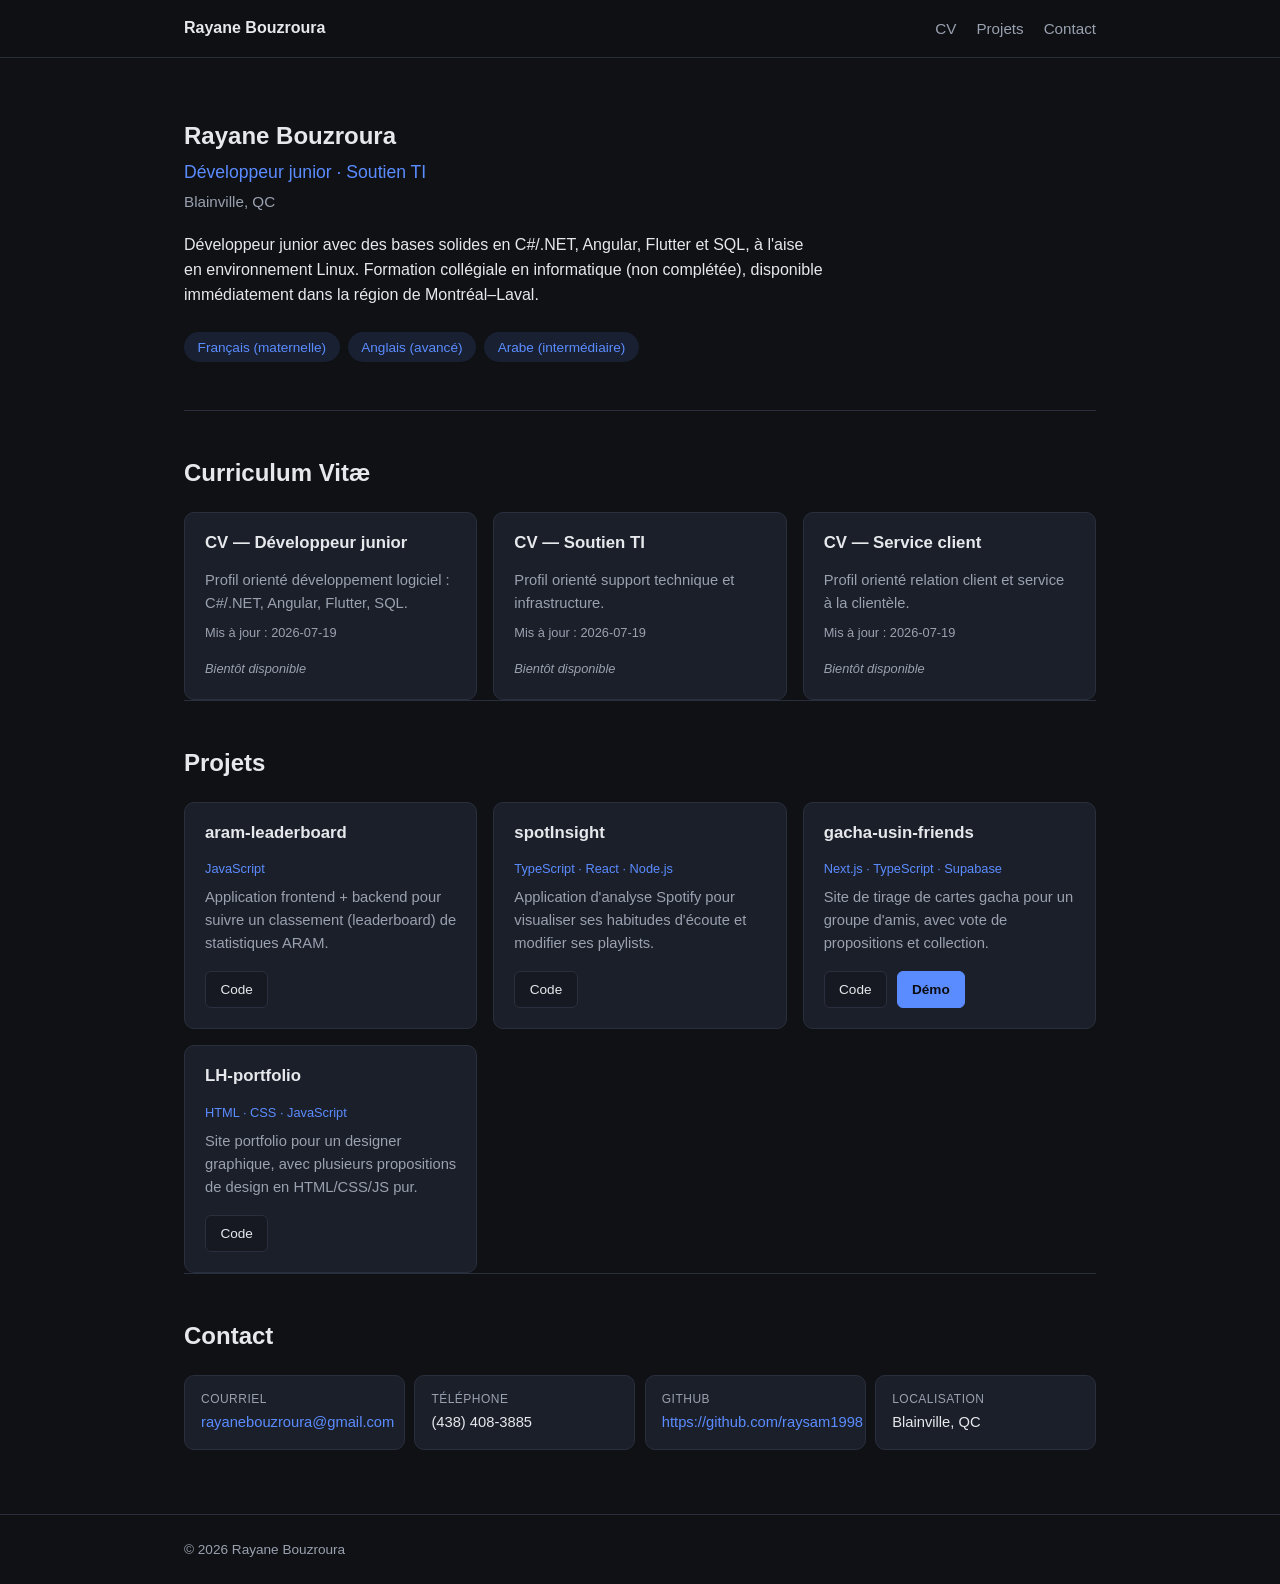
==== index.html @ 2e77e28f "Initial portfolio site Static HTML/CSS/JS site driven entirely by manifest.json." ====
<!DOCTYPE html>
<html lang="fr">
<head>
<meta charset="UTF-8">
<meta name="viewport" content="width=device-width, initial-scale=1.0">
<title>Rayane Bouzroura — Portfolio</title>
<meta name="description" content="Portfolio de Rayane Bouzroura, développeur junior.">
<link rel="stylesheet" href="style.css">
</head>
<body>

<header class="site-header">
  <nav class="container nav">
    <span class="nav-name" id="nav-name">Rayane Bouzroura</span>
    <div class="nav-links">
      <a href="#cvs">CV</a>
      <a href="#projects">Projets</a>
      <a href="#contact">Contact</a>
    </div>
  </nav>
</header>

<main>
  <section id="profile" class="hero container">
    <h1 id="profile-name">—</h1>
    <p class="hero-title" id="profile-title">—</p>
    <p class="hero-location" id="profile-location">—</p>
    <p class="hero-blurb" id="profile-blurb">—</p>
    <ul class="hero-languages" id="profile-languages"></ul>
  </section>

  <section id="cvs" class="container">
    <h2>Curriculum Vitæ</h2>
    <div class="grid" id="cvs-grid"></div>
  </section>

  <section id="projects" class="container">
    <h2>Projets</h2>
    <div class="grid" id="projects-grid"></div>
  </section>

  <section id="contact" class="container">
    <h2>Contact</h2>
    <ul class="contact-list" id="contact-list"></ul>
  </section>
</main>

<footer class="site-footer">
  <p class="container">&copy; <span id="year"></span> Rayane Bouzroura</p>
</footer>

<script src="app.js"></script>
</body>
</html>
---- style.css ----
:root {
  --bg: #0f1115;
  --bg-alt: #161922;
  --card: #1b1f2a;
  --border: #2a2f3d;
  --text: #e6e8eb;
  --text-muted: #9aa1af;
  --accent: #5b8cff;
  --accent-soft: rgba(91, 140, 255, 0.12);
  --radius: 10px;
  --max-width: 960px;
}

* {
  box-sizing: border-box;
}

html {
  scroll-behavior: smooth;
}

body {
  margin: 0;
  background: var(--bg);
  color: var(--text);
  font-family: -apple-system, BlinkMacSystemFont, "Segoe UI", Roboto, Helvetica, Arial, sans-serif;
  line-height: 1.55;
}

.container {
  max-width: var(--max-width);
  margin: 0 auto;
  padding: 0 1.5rem;
}

a {
  color: var(--accent);
  text-decoration: none;
}

a:hover {
  text-decoration: underline;
}

h1, h2, h3 {
  line-height: 1.2;
  margin: 0 0 0.5rem;
}

h2 {
  font-size: 1.5rem;
  margin-top: 0;
  padding-top: 3rem;
  border-top: 1px solid var(--border);
}

section:first-of-type h2 {
  border-top: none;
}

/* Header */
.site-header {
  position: sticky;
  top: 0;
  z-index: 10;
  background: rgba(15, 17, 21, 0.85);
  backdrop-filter: blur(8px);
  border-bottom: 1px solid var(--border);
}

.nav {
  display: flex;
  align-items: center;
  justify-content: space-between;
  padding: 1rem 1.5rem;
}

.nav-name {
  font-weight: 600;
}

.nav-links {
  display: flex;
  gap: 1.25rem;
}

.nav-links a {
  color: var(--text-muted);
  font-size: 0.95rem;
}

.nav-links a:hover {
  color: var(--text);
  text-decoration: none;
}

/* Hero */
.hero {
  padding: 4rem 1.5rem 3rem;
}

.hero-title {
  color: var(--accent);
  font-weight: 500;
  font-size: 1.1rem;
  margin: 0 0 0.25rem;
}

.hero-location {
  color: var(--text-muted);
  margin: 0 0 1.25rem;
  font-size: 0.95rem;
}

.hero-blurb {
  max-width: 640px;
  color: var(--text);
  margin: 0 0 1.5rem;
}

.hero-languages {
  list-style: none;
  display: flex;
  flex-wrap: wrap;
  gap: 0.5rem;
  padding: 0;
  margin: 0;
}

.hero-languages li {
  background: var(--accent-soft);
  color: var(--accent);
  border-radius: 999px;
  padding: 0.3rem 0.85rem;
  font-size: 0.85rem;
}

/* Grid / cards */
.grid {
  display: grid;
  grid-template-columns: repeat(auto-fill, minmax(260px, 1fr));
  gap: 1rem;
  margin-top: 1.5rem;
}

.card {
  background: var(--card);
  border: 1px solid var(--border);
  border-radius: var(--radius);
  padding: 1.25rem;
  display: flex;
  flex-direction: column;
  gap: 0.5rem;
  transition: border-color 0.15s ease, transform 0.15s ease;
}

.card:hover {
  border-color: var(--accent);
  transform: translateY(-2px);
}

.card h3 {
  font-size: 1.05rem;
}

.card p {
  color: var(--text-muted);
  font-size: 0.92rem;
  margin: 0;
  flex-grow: 1;
}

.card-meta {
  color: var(--text-muted);
  font-size: 0.8rem;
}

.card-tech {
  color: var(--accent);
  font-size: 0.8rem;
  font-weight: 500;
}

.card-actions {
  display: flex;
  gap: 0.6rem;
  margin-top: 0.5rem;
  flex-wrap: wrap;
}

.btn {
  display: inline-block;
  border: 1px solid var(--border);
  border-radius: 6px;
  padding: 0.45rem 0.9rem;
  font-size: 0.85rem;
  color: var(--text);
  background: var(--bg-alt);
  transition: border-color 0.15s ease, color 0.15s ease;
}

.btn:hover {
  border-color: var(--accent);
  color: var(--accent);
  text-decoration: none;
}

.btn-primary {
  background: var(--accent);
  border-color: var(--accent);
  color: #0b0d11;
  font-weight: 600;
}

.btn-primary:hover {
  color: #0b0d11;
  opacity: 0.9;
}

.btn-disabled {
  opacity: 0.5;
  pointer-events: none;
}

.card-unavailable {
  color: var(--text-muted);
  font-size: 0.8rem;
  font-style: italic;
}

/* Contact */
.contact-list {
  list-style: none;
  padding: 0;
  margin: 1.5rem 0 4rem;
  display: grid;
  gap: 0.6rem;
  grid-template-columns: repeat(auto-fill, minmax(220px, 1fr));
}

.contact-list li {
  background: var(--card);
  border: 1px solid var(--border);
  border-radius: var(--radius);
  padding: 0.9rem 1rem;
  font-size: 0.92rem;
}

.contact-list li span {
  display: block;
  color: var(--text-muted);
  font-size: 0.75rem;
  text-transform: uppercase;
  letter-spacing: 0.04em;
  margin-bottom: 0.15rem;
}

/* Footer */
.site-footer {
  border-top: 1px solid var(--border);
  padding: 1.5rem 0;
  color: var(--text-muted);
  font-size: 0.85rem;
}

@media (max-width: 600px) {
  .hero {
    padding: 2.5rem 1.5rem 2rem;
  }

  .nav {
    padding: 0.85rem 1.25rem;
  }

  .nav-links {
    gap: 0.9rem;
  }
}
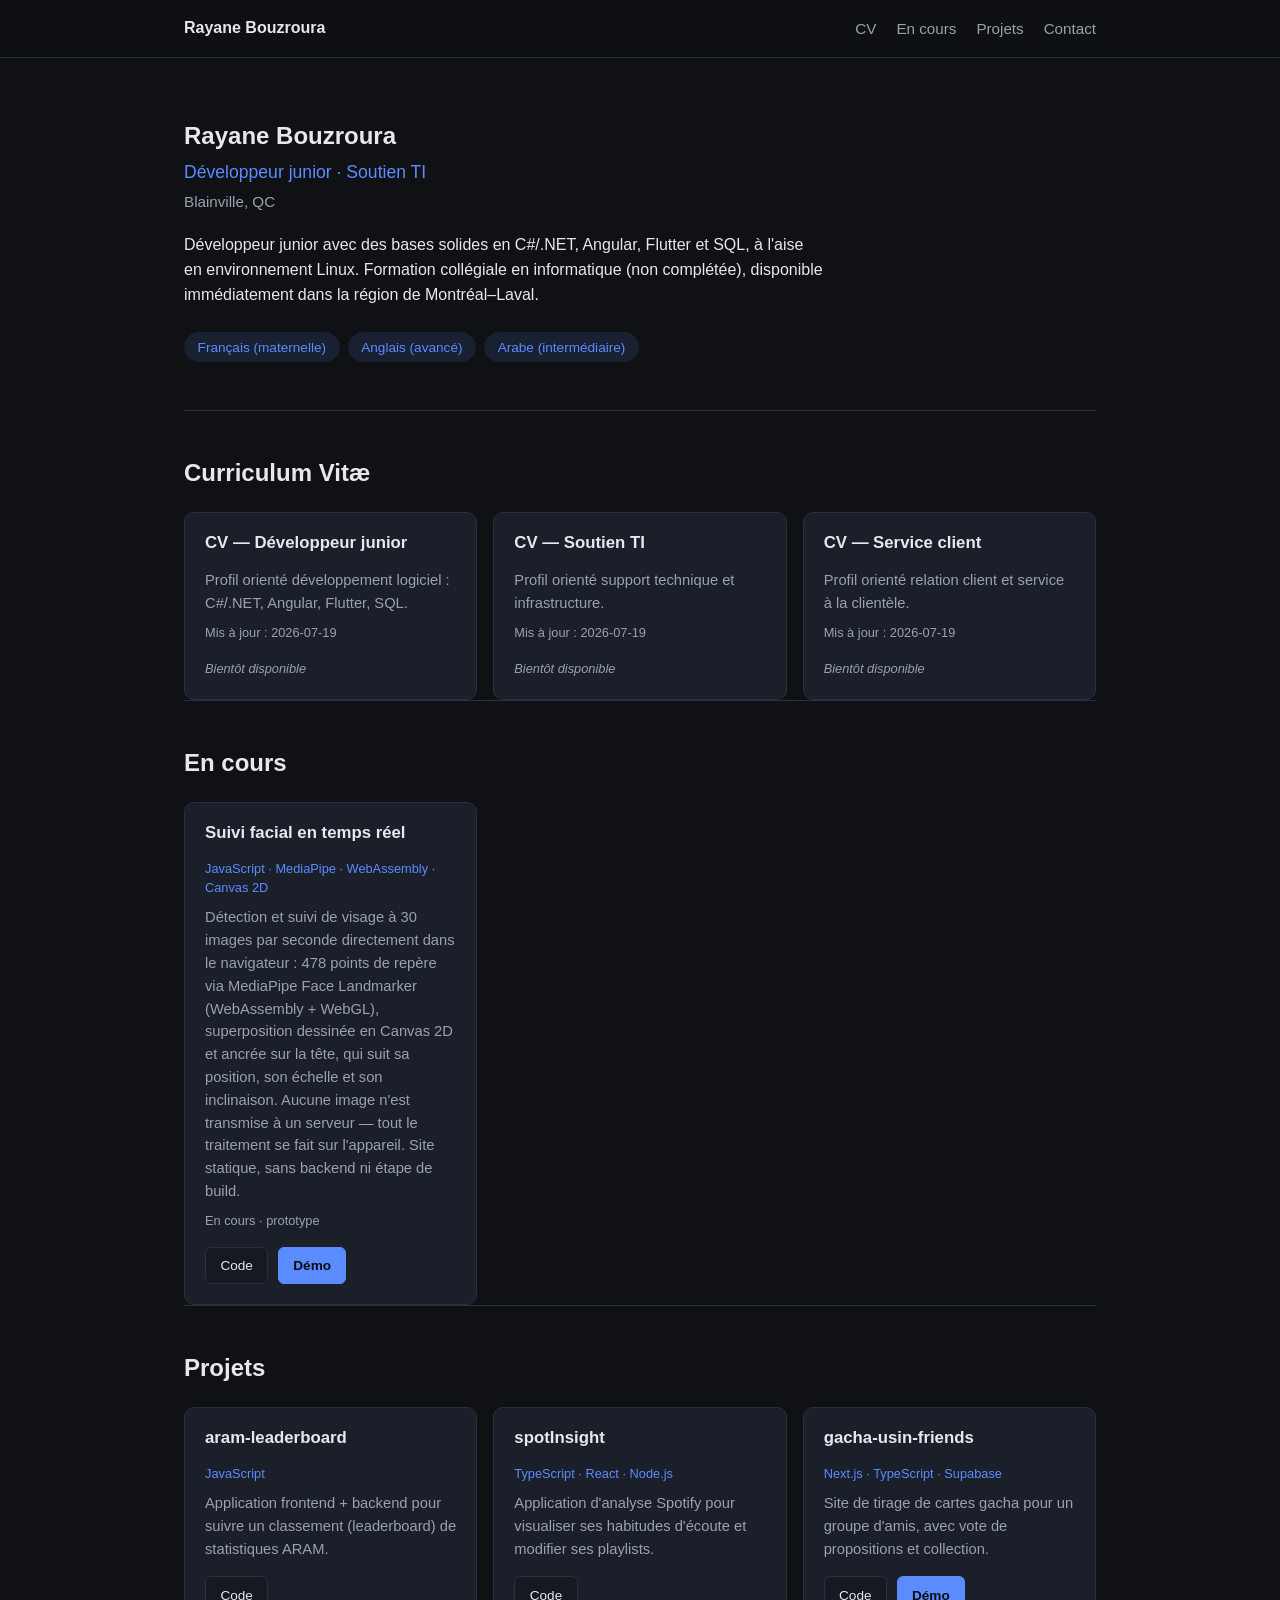
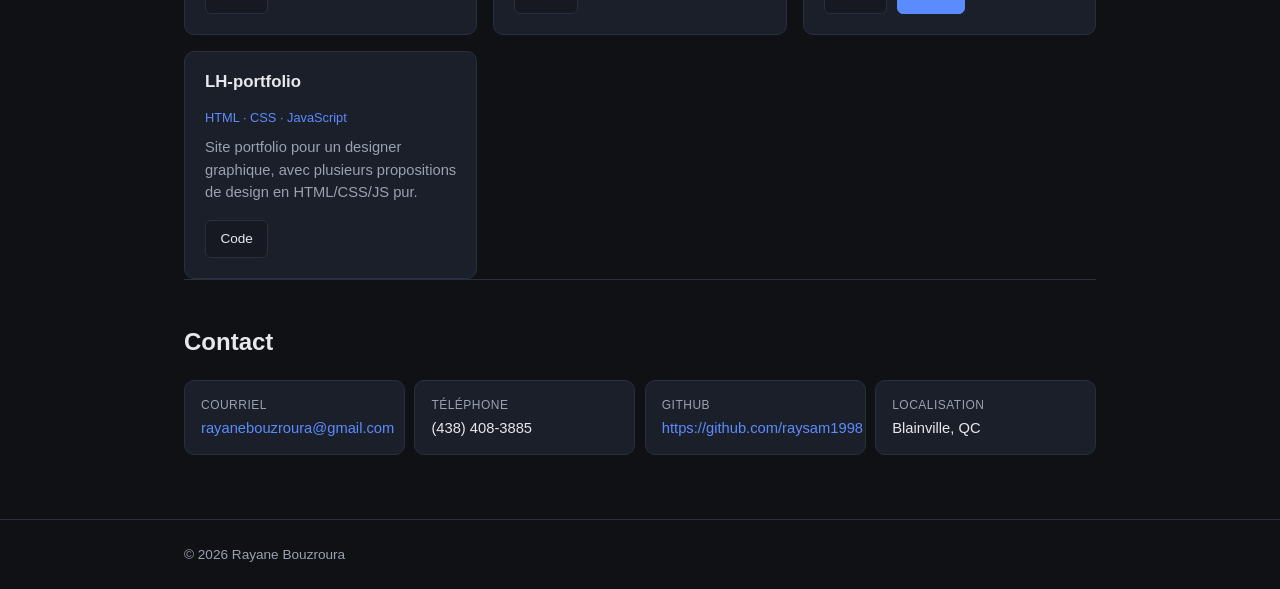
==== commit f0225419: "Ajouter une section "En cours" pilotee par le manifeste Le rendu des cartes projet accepte maintenan" ====
--- a/index.html
+++ b/index.html
@@ -14,6 +14,7 @@
     <span class="nav-name" id="nav-name">Rayane Bouzroura</span>
     <div class="nav-links">
       <a href="#cvs">CV</a>
+      <a href="#wip">En cours</a>
       <a href="#projects">Projets</a>
       <a href="#contact">Contact</a>
     </div>
@@ -34,6 +35,11 @@
     <div class="grid" id="cvs-grid"></div>
   </section>
 
+  <section id="wip" class="container">
+    <h2>En cours</h2>
+    <div class="grid" id="wip-grid"></div>
+  </section>
+
   <section id="projects" class="container">
     <h2>Projets</h2>
     <div class="grid" id="projects-grid"></div>
